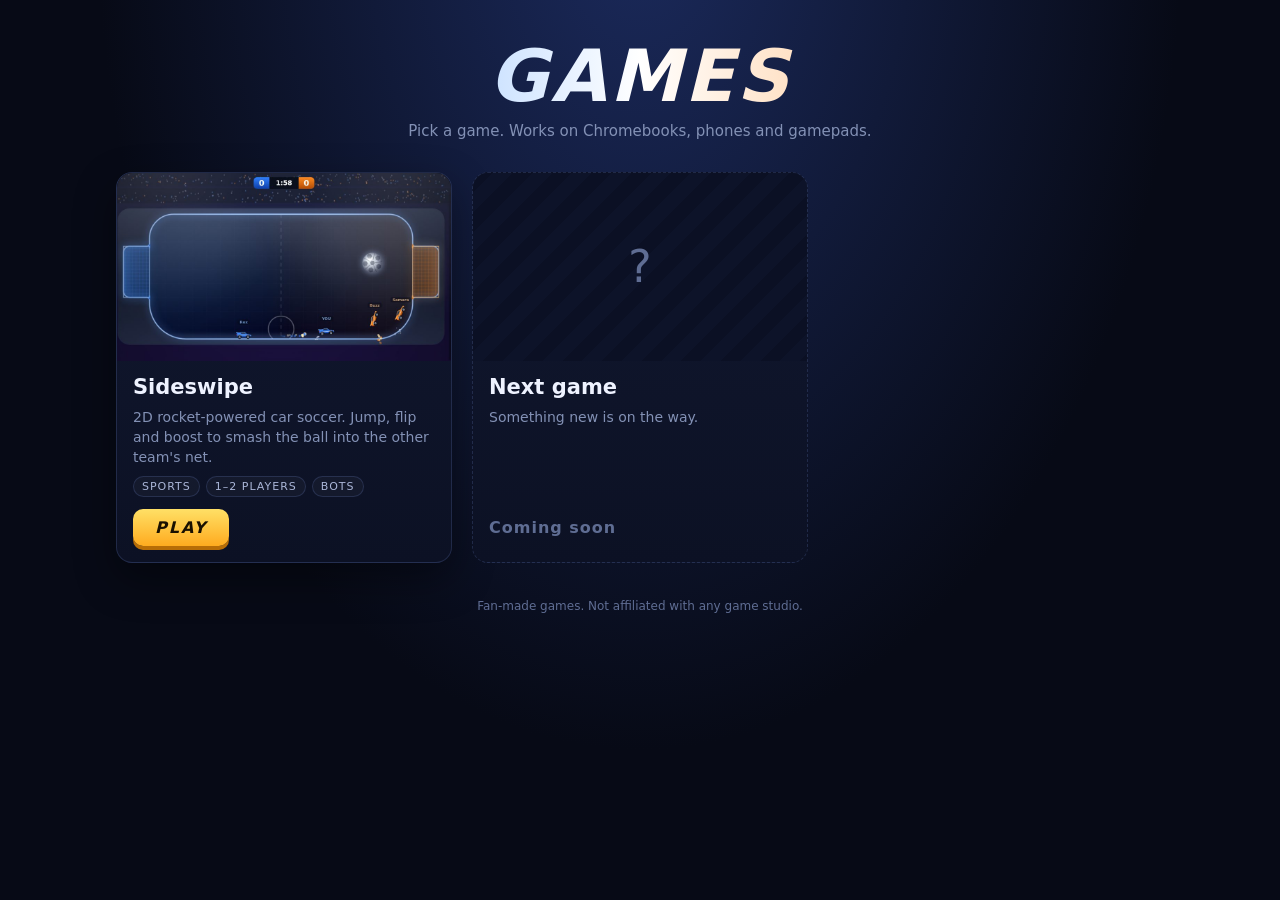
==== index.html @ 22a4e788 "Add game library home page with Sideswipe as the first game Co-Authored-By: Claude Opus 5.5 <noreply" ====
<!DOCTYPE html>
<html lang="en">
<head>
<meta charset="UTF-8">
<meta name="viewport" content="width=device-width, initial-scale=1.0, viewport-fit=cover">
<meta name="theme-color" content="#070a16">
<title>Game Library</title>
<link rel="icon" href="data:image/svg+xml,<svg xmlns='http://www.w3.org/2000/svg' viewBox='0 0 100 100'><text y='.9em' font-size='90'>🎮</text></svg>">
<style>
  :root {
    --bg: #070a16;
    --panel: #111830;
    --panel-2: #0c1124;
    --line: rgba(140, 170, 255, 0.16);
    --text: #eef2ff;
    --muted: #8391b5;
    --dim: #5f6d93;
    --accent: #ffc53d;
  }
  * { box-sizing: border-box; }
  html, body { margin: 0; }
  body {
    min-height: 100vh;
    background: radial-gradient(ellipse at 50% -10%, #1b2a5c 0%, var(--bg) 60%) fixed, var(--bg);
    color: var(--text);
    font-family: "Segoe UI", system-ui, -apple-system, Roboto, sans-serif;
    -webkit-tap-highlight-color: transparent;
  }
  .wrap { width: min(1080px, 100%); margin: 0 auto; padding: 40px 16px 32px; }

  header { text-align: center; margin-bottom: 32px; }
  header h1 {
    margin: 0;
    font-size: clamp(40px, 9vw, 72px);
    font-weight: 900;
    font-style: italic;
    letter-spacing: 3px;
    line-height: 1;
    background: linear-gradient(90deg, #4f9bff, #ffffff 50%, #ff9a3c);
    -webkit-background-clip: text;
    background-clip: text;
    color: transparent;
  }
  header p { margin: 10px 0 0; color: var(--muted); font-size: 15px; }

  .grid {
    display: grid;
    grid-template-columns: repeat(auto-fill, minmax(280px, 1fr));
    gap: 20px;
  }

  .game {
    display: flex;
    flex-direction: column;
    border-radius: 16px;
    overflow: hidden;
    background: linear-gradient(180deg, var(--panel), var(--panel-2));
    border: 1px solid var(--line);
    color: inherit;
    text-decoration: none;
    box-shadow: 0 16px 40px rgba(0, 0, 0, 0.4);
    transition: transform 0.15s, border-color 0.15s, box-shadow 0.15s;
  }
  a.game:hover, a.game:focus-visible {
    transform: translateY(-3px);
    border-color: rgba(140, 170, 255, 0.45);
    box-shadow: 0 22px 50px rgba(0, 0, 0, 0.5), 0 0 0 1px rgba(111, 168, 255, 0.25);
    outline: none;
  }
  .thumb { aspect-ratio: 16 / 9; background: #0a0f22 center / cover no-repeat; }
  .info { padding: 14px 16px 16px; display: flex; flex-direction: column; gap: 8px; flex: 1; }
  .info h2 { margin: 0; font-size: 21px; font-weight: 800; }
  .info p { margin: 0; color: var(--muted); font-size: 14px; line-height: 1.45; flex: 1; }
  .tags { display: flex; flex-wrap: wrap; gap: 6px; }
  .tags span {
    font-size: 11px;
    letter-spacing: 1px;
    text-transform: uppercase;
    color: #aab6d8;
    padding: 3px 8px;
    border-radius: 999px;
    border: 1px solid var(--line);
    background: rgba(255, 255, 255, 0.03);
  }
  .play {
    align-self: flex-start;
    margin-top: 4px;
    padding: 9px 22px;
    border-radius: 10px;
    font-weight: 900;
    font-style: italic;
    letter-spacing: 2px;
    color: #1a1000;
    background: linear-gradient(180deg, #ffe066, #ffab1f);
    box-shadow: 0 4px 0 #b86d06;
  }

  .soon { border-style: dashed; box-shadow: none; }
  .soon .thumb {
    display: grid;
    place-items: center;
    font-size: 44px;
    color: var(--dim);
    background: repeating-linear-gradient(135deg, #0b1024 0 14px, #0d1329 14px 28px);
  }
  .soon .play { background: none; color: var(--dim); box-shadow: none; padding-left: 0; font-style: normal; letter-spacing: 1px; font-weight: 700; }

  footer { margin-top: 36px; text-align: center; color: var(--dim); font-size: 12px; }
</style>
</head>
<body>
<div class="wrap">
  <header>
    <h1>GAMES</h1>
    <p>Pick a game. Works on Chromebooks, phones and gamepads.</p>
  </header>

  <main class="grid">
    <!-- To add a game: put it in its own folder and copy one of these cards. -->
    <a class="game" href="rocket-league/index.html">
      <div class="thumb" style="background-image: url('rocket-league/thumb.jpg')"></div>
      <div class="info">
        <h2>Sideswipe</h2>
        <p>2D rocket-powered car soccer. Jump, flip and boost to smash the ball into the other team's net.</p>
        <div class="tags"><span>Sports</span><span>1–2 players</span><span>Bots</span></div>
        <span class="play">PLAY</span>
      </div>
    </a>

    <div class="game soon">
      <div class="thumb">?</div>
      <div class="info">
        <h2>Next game</h2>
        <p>Something new is on the way.</p>
        <span class="play">Coming soon</span>
      </div>
    </div>
  </main>

  <footer>Fan-made games. Not affiliated with any game studio.</footer>
</div>
</body>
</html>
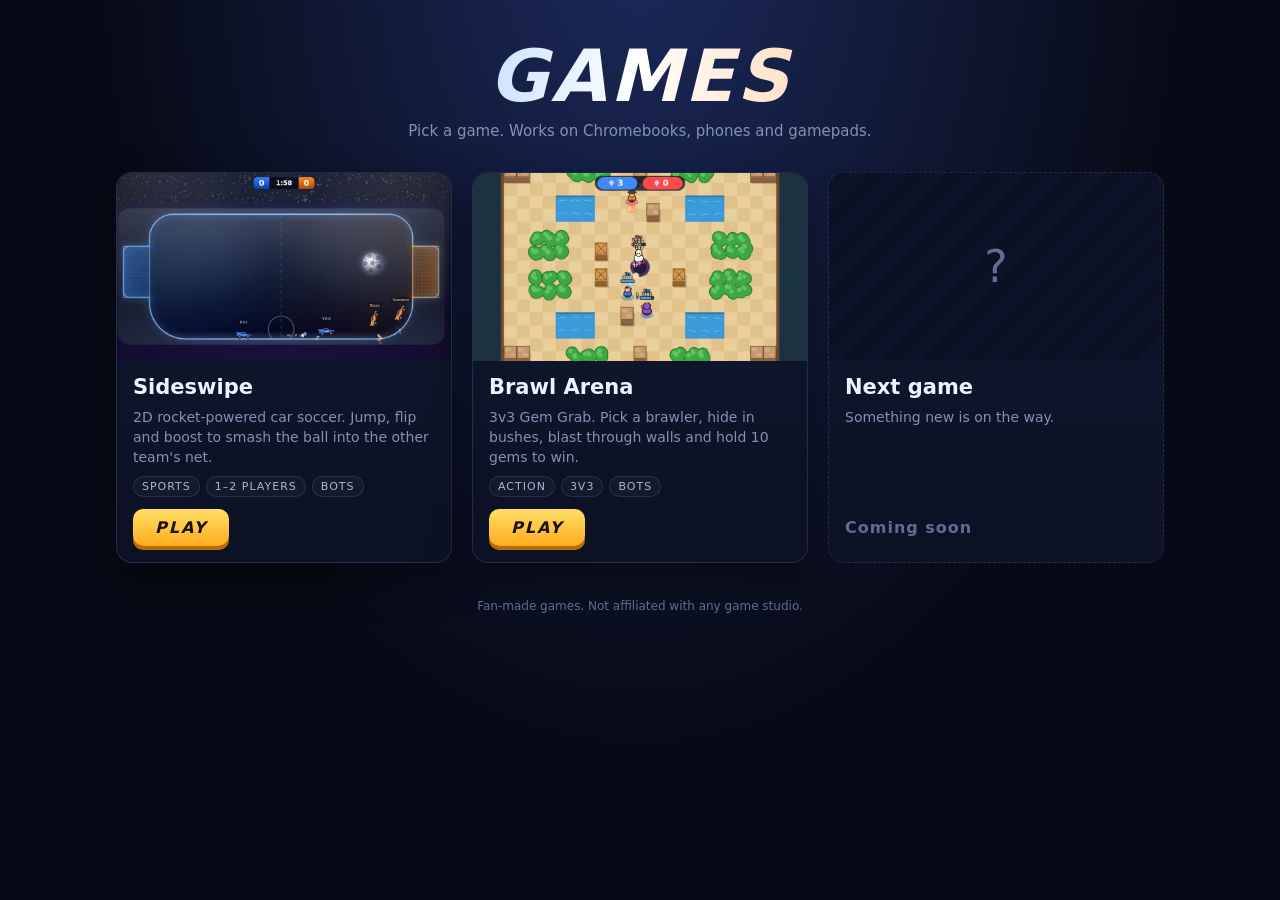
==== commit 37727751: "Add Brawl Arena: 3v3 Gem Grab brawler game, linked from the library - Four brawlers (shotgun, sharps" ====
--- a/index.html
+++ b/index.html
@@ -127,6 +127,16 @@
       </div>
     </a>
 
+    <a class="game" href="brawl-arena/index.html">
+      <div class="thumb" style="background-image: url('brawl-arena/thumb.jpg')"></div>
+      <div class="info">
+        <h2>Brawl Arena</h2>
+        <p>3v3 Gem Grab. Pick a brawler, hide in bushes, blast through walls and hold 10 gems to win.</p>
+        <div class="tags"><span>Action</span><span>3v3</span><span>Bots</span></div>
+        <span class="play">PLAY</span>
+      </div>
+    </a>
+
     <div class="game soon">
       <div class="thumb">?</div>
       <div class="info">
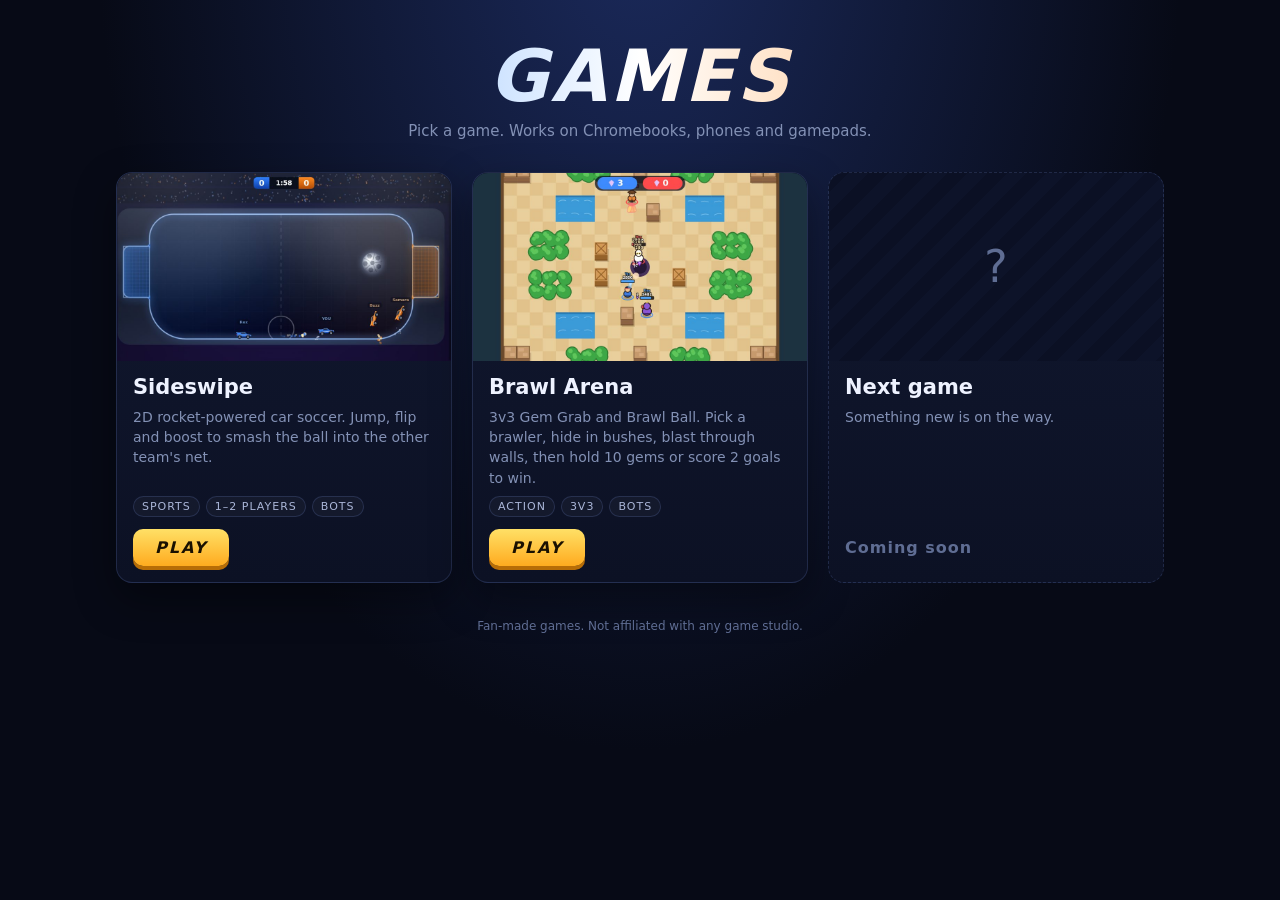
==== commit 42df5207: "Add Brawl Ball mode to Brawl Arena - Mode picker on the menu (Gem Grab / Brawl Ball) with two new pi" ====
--- a/index.html
+++ b/index.html
@@ -131,7 +131,7 @@
       <div class="thumb" style="background-image: url('brawl-arena/thumb.jpg')"></div>
       <div class="info">
         <h2>Brawl Arena</h2>
-        <p>3v3 Gem Grab. Pick a brawler, hide in bushes, blast through walls and hold 10 gems to win.</p>
+        <p>3v3 Gem Grab and Brawl Ball. Pick a brawler, hide in bushes, blast through walls, then hold 10 gems or score 2 goals to win.</p>
         <div class="tags"><span>Action</span><span>3v3</span><span>Bots</span></div>
         <span class="play">PLAY</span>
       </div>
